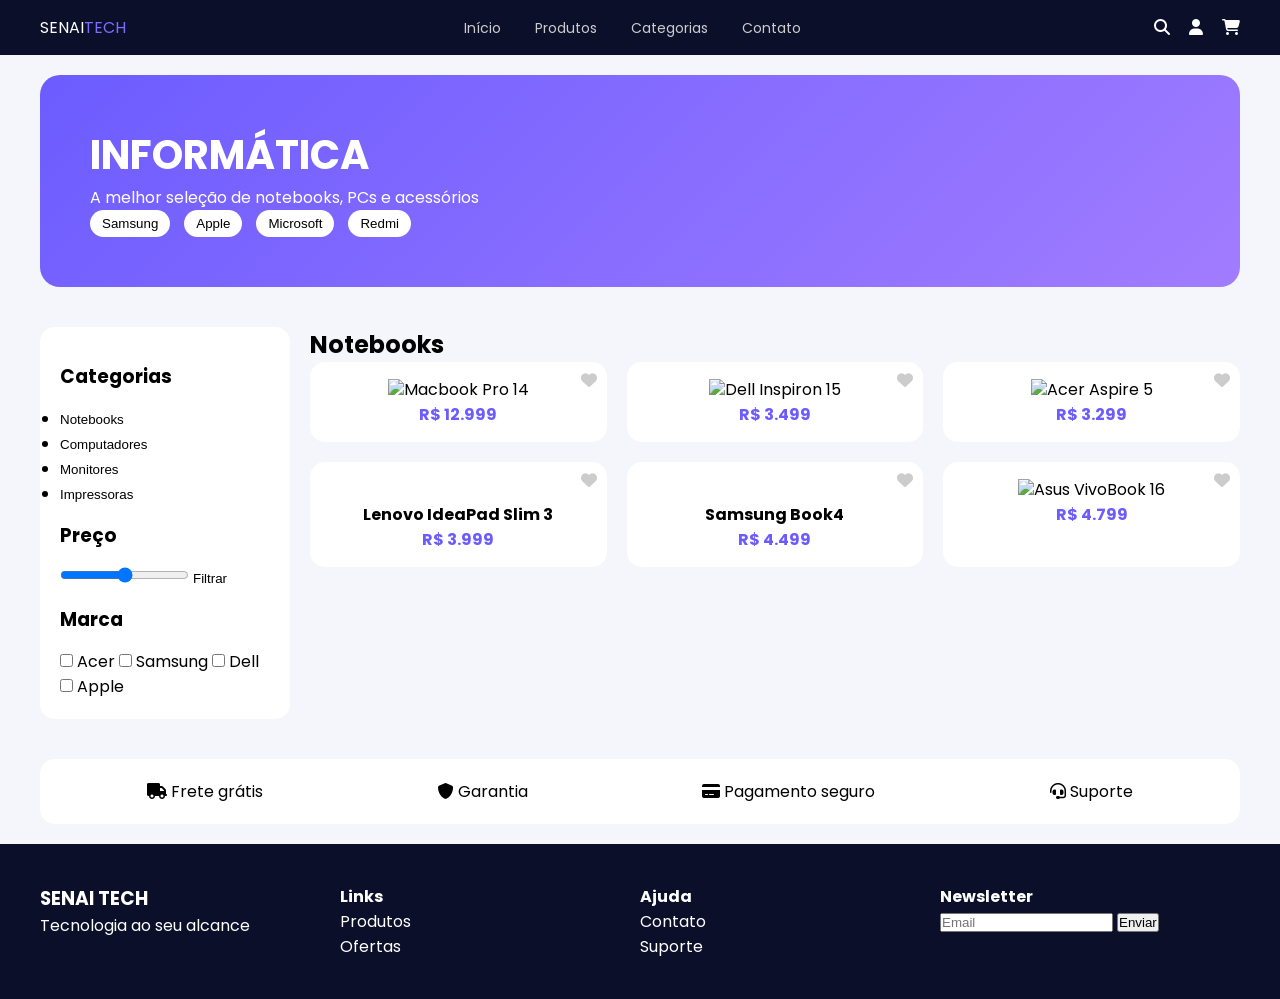
==== index.html @ 2127ea91 "Add files via upload" ====
<!DOCTYPE html>
<html lang="pt-BR">
<head>
<meta charset="UTF-8">
<meta name="viewport" content="width=device-width, initial-scale=1.0">

<title>SENAI Tech Store</title>

<link rel="stylesheet" href="style.css">

<!-- FONTES -->
<link href="https://fonts.googleapis.com/css2?family=Poppins:wght@300;400;600&display=swap" rel="stylesheet">

<!-- ÍCONES -->
<link rel="stylesheet" href="https://cdnjs.cloudflare.com/ajax/libs/font-awesome/6.5.0/css/all.min.css">

</head>
<body>

<header class="header">
    <div class="logo">SENAI<span>TECH</span></div>

    <nav class="menu">
        <a href="#">Início</a>
        <a href="#">Produtos</a>
        <a href="#">Categorias</a>
        <a href="#">Contato</a>
    </nav>

    <div class="icons">
        <i class="fa fa-search"></i>
        <i class="fa fa-user"></i>
        <i class="fa fa-shopping-cart"></i>
    </div>
</header>

<!-- BANNER -->
<section class="banner">
    <div class="banner-text">
        <h2>INFORMÁTICA</h2>
        <p>A melhor seleção de notebooks, PCs e acessórios</p>

        <div class="tags">
            <button>Samsung</button>

            <button>Apple</button>
            <button>Microsoft</button>
            <button>Redmi</button>
        </div>
    </div>
</section>

<!-- CONTEÚDO -->
<main>

<aside class="sidebar">

<h3>Categorias</h3>
<ul>
<li><button>Notebooks</button></li>
<li><button>Computadores</button></li>
<li><button>Monitores</button></li>
<li><button>Impressoras</button></li>
</ul>

<h3>Preço</h3>
<input type="range">
<button class="btn">Filtrar</button>

<h3>Marca</h3>
<label><input type="checkbox"> Acer</label>
<label><input type="checkbox"> Samsung</label>
<label><input type="checkbox"> Dell</label>
<label><input type="checkbox"> Apple</label>

</aside>

<section class="products">

<h2>Notebooks</h2>

<div class="grid">

<div class="card">
<i class="fa fa-heart fav"></i>
<img src="https://encrypted-tbn1.gstatic.com/shopping?q=tbn:ANd9GcSIhHbT4QeYtk-gxgGcbTTZCMvpdnKJQOC3CW8U62v2UX6ux9V63fc_NTb744auUwvE8U9c0QwVSxjr9VRJlJ92l8peMXJrKeNrtc7sd5gykZnGzYHqQ5oI_VoYZpeFd4CjMrpv_8qNkA&usqp=CAc" href="https://samsung.com"" width="200"
<h4>Macbook Pro 14</h4>
<p class="price">R$ 12.999</p>
</div>

<div class="card">
<i class="fa fa-heart fav"></i>
<img src="https://encrypted-tbn1.gstatic.com/shopping?q=tbn:ANd9GcQNTA6GP53taQzeqTctIKFEgiCu-kcWZ5IuoP2-LvgN522oRnhy32BWWvxlZUliUafVsYTzqw04Pc4Q0pWnqQlHSwbRnpDqa0f-IA4uQfih1j66mWx05lKdL90WwklsEuDHVoMxv9m2ug&usqp=CAc" width="200"
<h4>Dell Inspiron 15</h4>
<p class="price">R$ 3.499</p>
</div>

<div class="card">
<i class="fa fa-heart fav"></i>
<img src="https://images.tcdn.com.br/img/img_prod/740836/notebook_acer_aspire_5_a515_intel_core_i7_10510u_8gb_ram_ssd_512gb_tela_15_6_ips_full_hd_windows_11__10881_1_2c6d449c0e7934b40bc24b4ff5c9d8ff.jpg" width="200"
<h4>Acer Aspire 5</h4>
<p class="price">R$ 3.299</p>
</div>

<div class="card">
<i class="fa fa-heart fav"></i>
<img src="https://encrypted-tbn1.gstatic.com/shopping?q=tbn:ANd9GcTRe0y0en-Wc4Q49Ri11siSVHUkBhWrT0Aj6y30Nj1eQ28g5PB9VpPPrNAk4YwoYGe8sinNWVVRyXDDtVK2jv-rc6Pzf5Bw_zrEr1pFzSBXaG6_H80G1k1-PAQjRfd7HCbvkuXgwc0&usqp=CAc" width="200" alt="">
<h4>Lenovo IdeaPad Slim 3</h4>
<p class="price">R$ 3.999</p>
</div>

<div class="card">
<i class="fa fa-heart fav"></i>
<img src="https://encrypted-tbn0.gstatic.com/shopping?q=tbn:ANd9GcTsro7dcs2D6D7xSPMcrSbQ3WIH-9cP78w8fobXlfV21XnpfaNcLz9JE6k5ePb0m4NH55Zzh84B1-kFPhih-jnMG0DHmVXAPIt3N18q_0B9lHTNWdLfSpsCenMokz8MdS7ARwM-h_jRBg&usqp=CAc" width="200" alt="">
<h4>Samsung Book4</h4>
<p class="price">R$ 4.499</p>
</div>

<div class="card">
<i class="fa fa-heart fav"></i>
<img src="https://encrypted-tbn0.gstatic.com/shopping?q=tbn:ANd9GcSwOp7KY6Tzjp6egTyJEmJ1jEACHJPyTUnPtaApYKUtwulypwCJ1K0XHWklanKkzpyShgANpajQEScmsp1c9FlE3aheF9xaCMFt3XyNJK-GK5BZBR9GgwPnVbzV9X_wORl3WCNCpCGxoHE&usqp=CAc" width="200"
<h4>Asus VivoBook 16</h4>
<p class="price">R$ 4.799</p>
</div>

</div>

</section>
</main>

<!-- BENEFÍCIOS -->
<section class="benefits">
<div><i class="fa fa-truck"></i> Frete grátis</div>
<div><i class="fa fa-shield"></i> Garantia</div>
<div><i class="fa fa-credit-card"></i> Pagamento seguro</div>
<div><i class="fa fa-headset"></i> Suporte</div>
</section>

<!-- FOOTER -->
<footer class="footer">

<div>
<h3>SENAI TECH</h3>
<p>Tecnologia ao seu alcance</p>
</div>

<div>
<h4>Links</h4>
<p>Produtos</p>
<p>Ofertas</p>
</div>

<div>
<h4>Ajuda</h4>
<p>Contato</p>
<p>Suporte</p>
</div>

<div>
<h4>Newsletter</h4>
<input type="text" placeholder="Email">
<button>Enviar</button>
</div>

</footer>

</body>
</html>
---- style.css ----
* {
margin:0;
padding:0;
box-sizing:border-box;
}

body {
font-family:'Poppins',sans-serif;
background:#f4f6fb;
}

/* HEADER */
.header {
display:flex;
justify-content:space-between;
align-items:center;
padding:15px 40px;
background:#0b0f2a;
color:white;
}

.logo span { color:#7c6cff; }

.menu a {
margin:0 15px;
color:#ccc;
text-decoration:none;
font-size:14px;
}

.menu__link:hover {

    background-color: #7c6cff
    transform: translate(-2px);
}

.menu__link:active {
    background-color: #7c6cff;
}

.menu__link:focus {
    background-color: #7c6cff;
}
.menu__link:visited{
color:#ccc;
}


.menu a:active { color:white; }


.menu a:hover { color:white; }

.icons i {
margin-left:15px;
cursor:pointer;
}

/* BANNER */
.banner {
margin:20px 40px;
padding:50px;
border-radius:20px;
background:linear-gradient(135deg,#6c5cff,#a17cff);
color:white;
}

.banner h2 { font-size:40px; }

.tags button {
margin-right:10px;
padding:6px 12px;
border:none;
border-radius:20px;
background:white;
cursor:pointer;
}

/* MAIN */
main {
display:flex;
gap:20px;
padding:20px 40px;
}

/* SIDEBAR */
.sidebar {
width:250px;
background:white;
padding:20px;
border-radius:15px;
}

.sidebar h3 { margin:15px 0; }

.sidebar button {
border:none;
background:none;
cursor:pointer;
text-align:left;
}

/* PRODUCTS */
.products { flex:1; }

.grid {
display:grid;
grid-template-columns:repeat(3,1fr);
gap:20px;
}

/* CARD */
.card {
background:white;
padding:15px;
border-radius:15px;
text-align:center;
position:relative;
transition:.3s;
}

.card:hover {
transform:translateY(-5px);
box-shadow:0 10px 20px rgba(0,0,0,.1);
}

.card img { width:100%; }

.fav {
position:absolute;
top:10px;
right:10px;
color:#ccc;
cursor:pointer;
}

.price {
color:#6c5cff;
font-weight:bold;
}

/* BENEFITS */
.benefits {
display:flex;
justify-content:space-around;
margin:20px 40px;
background:white;
padding:20px;
border-radius:15px;
}

/* FOOTER */
.footer {
background:#0b0f2a;
color:white;
display:grid;
grid-template-columns:repeat(4,1fr);
padding:40px;
}

/* RESPONSIVO */
@media(max-width:900px){
main { flex-direction:column; }
.grid { grid-template-columns:repeat(2,1fr); }
}

@media(max-width:600px){
.grid { grid-template-columns:1fr; }
.header { flex-direction:column; gap:10px; }
}

::selection {
background:#7c6cff;
color: #890c0c;
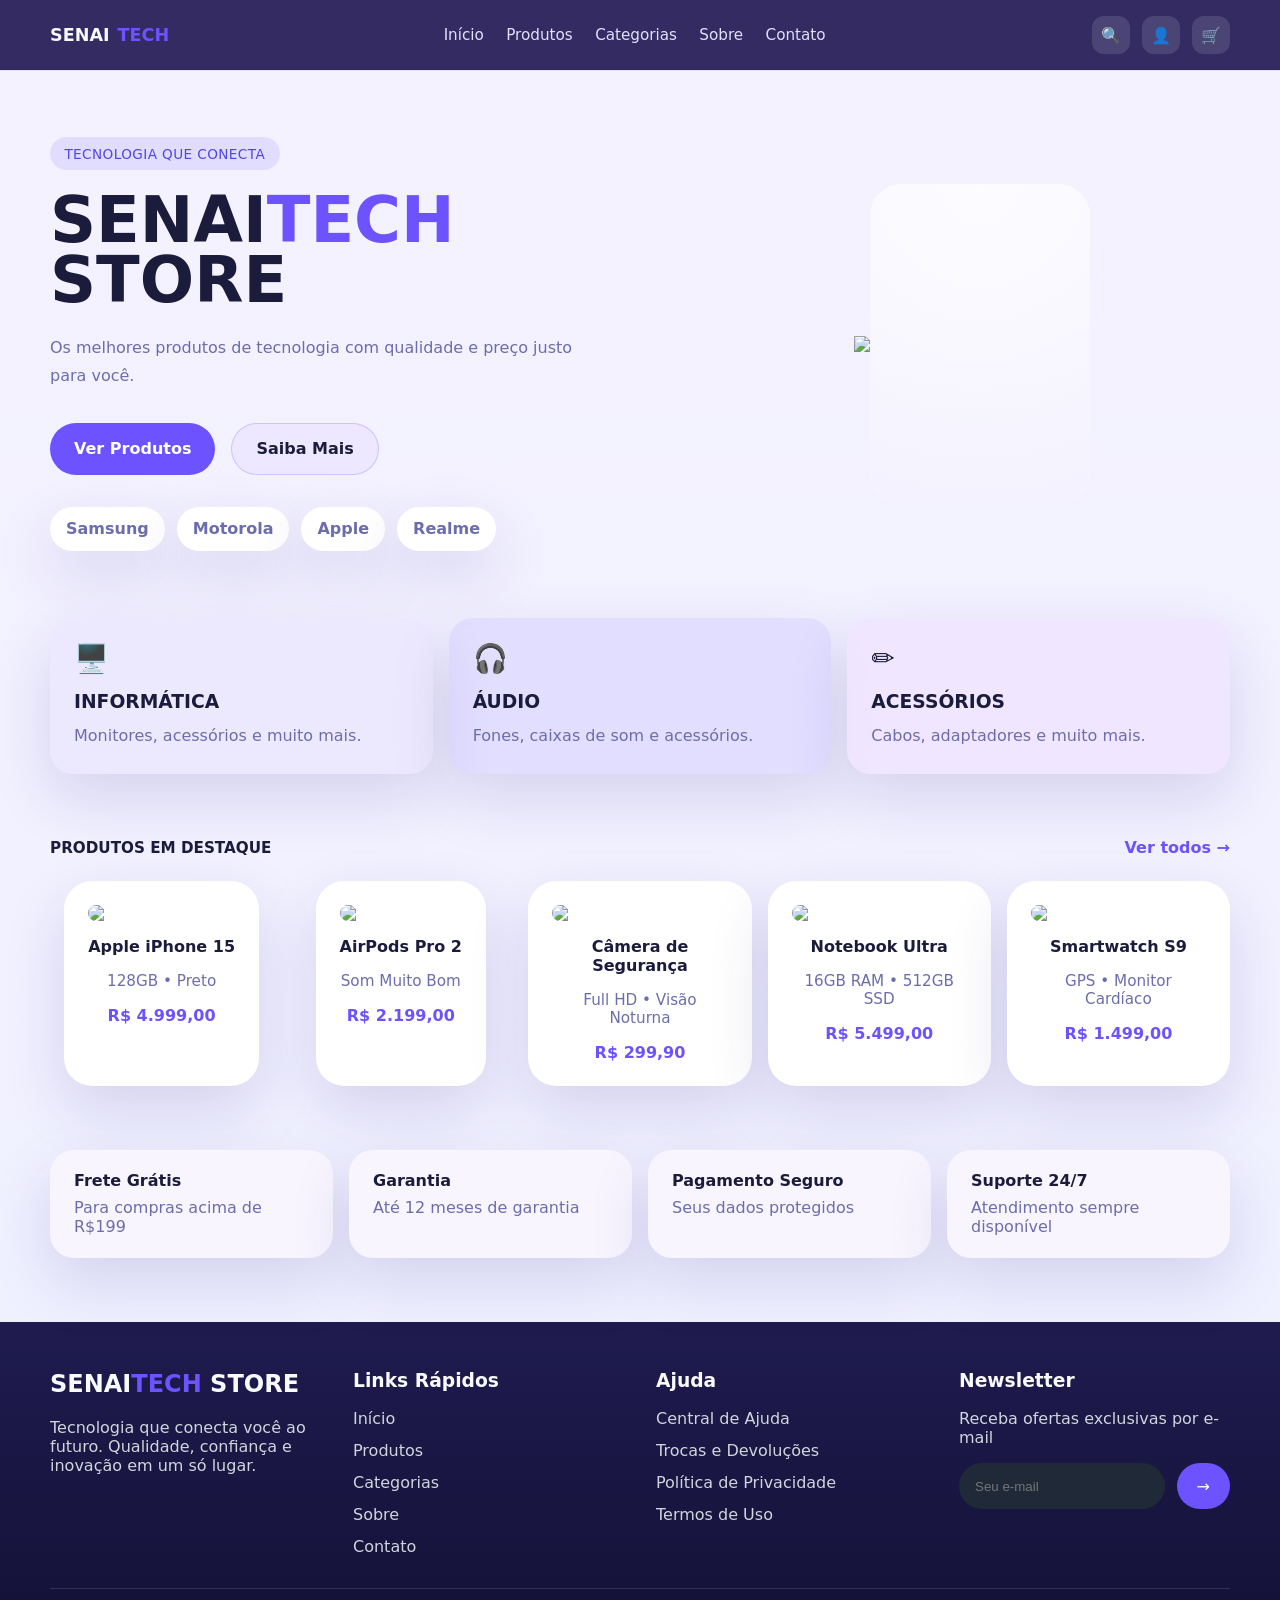
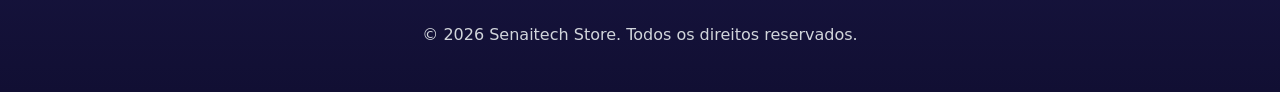
==== commit 5a518958: "Add files via upload" ====
--- a/index.html
+++ b/index.html
@@ -1,168 +1,183 @@
 <!DOCTYPE html>
-<html lang="pt-BR">
+<html lang="pt-br">
 <head>
-<meta charset="UTF-8">
-<meta name="viewport" content="width=device-width, initial-scale=1.0">
-
-<title>SENAI Tech Store</title>
-
-<link rel="stylesheet" href="style.css">
-
-<!-- FONTES -->
-<link href="https://fonts.googleapis.com/css2?family=Poppins:wght@300;400;600&display=swap" rel="stylesheet">
-
-<!-- ÍCONES -->
-<link rel="stylesheet" href="https://cdnjs.cloudflare.com/ajax/libs/font-awesome/6.5.0/css/all.min.css">
-
+    <meta charset="UTF-8">
+    <meta name="viewport" content="width=device-width, initial-scale=1.0">
+    <title>SenaiTech</title>
+    <link rel="stylesheet" href="style.css">
+    <a href="index.html"></a>
+    <a href="index.html"></a>
+    <a href="index.html"></a>
+    <a href="index.html"></a>
 </head>
 <body>
+    <header class="topbar">
+        <div class="container header-content">
+            <div class="brand">
+                <span class="brand-text">SENAI</span><span class="brand-highlight">TECH</span>
+                <span class="brand-subtitle"></span>
+            </div>
+            <nav class="menu">
+                <a href="#inicio">Início</a>
+                <a href="#produtos">Produtos</a>
+                <a href="#categorias">Categorias</a>
+                <a href="#sobre">Sobre</a>
+                <a href="#contato">Contato</a>
+            </nav>
+            <div class="header-actions">
+                <button class="icon-button">🔍</button>
+                <button class="icon-button">👤</button>
+                <button class="icon-button">🛒</button>
+            </div>
+        </div>
+    </header>
 
-<header class="header">
-    <div class="logo">SENAI<span>TECH</span></div>
+    <main>
+        <section class="hero" id="inicio">
+            <div class="container hero-grid">
+                <div class="hero-text">
+                    <span class="label">TECNOLOGIA QUE CONECTA</span>
+                    <h1>SENAI<span>TECH</span> STORE</h1>
+                    <p>Os melhores produtos de tecnologia com qualidade e preço justo para você.</p>
+                    <div class="hero-buttons">
+                        <a href="#produtos" class="btn btn-primary">Ver Produtos</a>
+                        <a href="#sobre" class="btn btn-secondary">Saiba Mais</a>
+                    </div>
+                    <div class="brands-row">
+                        <div class="brand-chip">Samsung</div>
+                        <div class="brand-chip">Motorola</div>
+                        <div class="brand-chip">Apple</div>
+                        <div class="brand-chip">Realme</div>
+                    </div>
+                </div>
+                <div class="hero-image">
+                        <img src="img/Logo-png.png">
+                        <div class="product-image"></div>
+                    </div>
+                </div>
+            </div>
+        </section>
 
-    <nav class="menu">
-        <a href="#">Início</a>
-        <a href="#">Produtos</a>
-        <a href="#">Categorias</a>
-        <a href="#">Contato</a>
-    </nav>
+        <section class="categories" id="categorias">
+            <div class="container categories-grid">
+                <article class="category-card card-soft">
+                    <div class="category-icon">🖥️</div>
+                    <h3>INFORMÁTICA</h3>
+                    <p>Monitores, acessórios e muito mais.</p>
+                </article>
+                <article class="category-card card-soft card-purple">
+                    <div class="category-icon">🎧</div>
+                    <h3>ÁUDIO</h3>
+                    <p>Fones, caixas de som e acessórios.</p>
+                </article>
+                <article class="category-card card-soft card-yellow">
+                    <div class="category-icon">✏️</div>
+                    <h3>ACESSÓRIOS</h3>
+                    <p>Cabos, adaptadores e muito mais.</p>
+                </article>
+            </div>
+        </section>
 
-    <div class="icons">
-        <i class="fa fa-search"></i>
-        <i class="fa fa-user"></i>
-        <i class="fa fa-shopping-cart"></i>
-    </div>
-</header>
+        <section class="featured" id="produtos">
+            <div class="container section-header">
+                <div>
+                    <span class="section-label">PRODUTOS EM DESTAQUE</span>
+                </div>
+                <a href="#" class="link-more">Ver todos →</a>
+            </div>
+            <div class="container product-grid">
+                <article class="product-card">
+                    <img src="img/iphone15-png.jpg">
+                    <h4>Apple iPhone 15</h4>
+                    <p>128GB • Preto</p>
+                    <span class="price">R$ 4.999,00</span>
+                </article>
+                <article class="product-card">
+                    <img src="img/AirPodsPro2-png.jpg">
+                    <h4>AirPods Pro 2</h4>
+                    <p>Som Muito Bom</p>
+                    <span class="price">R$ 2.199,00</span>
+                </article>
+                <article class="product-card">
+                    <img src="img/Camera-png.webp">
+                    <h4>Câmera de Segurança</h4>
+                    <p>Full HD • Visão Noturna</p>
+                    <span class="price">R$ 299,90</span>
+                </article>
+                <article class="product-card">
+                    <img src="img/notebook_ultra_png.webp">
+                    <h4>Notebook Ultra</h4>
+                    <p>16GB RAM • 512GB SSD</p>
+                    <span class="price">R$ 5.499,00</span>
+                </article>
+                <article class="product-card">
+                    <img src="img/S9PRO_png.jpg">
+                    <h4>Smartwatch S9</h4>
+                    <p>GPS • Monitor Cardíaco</p>
+                    <span class="price">R$ 1.499,00</span>
+                </article>
+            </div>
+        </section>
 
-<!-- BANNER -->
-<section class="banner">
-    <div class="banner-text">
-        <h2>INFORMÁTICA</h2>
-        <p>A melhor seleção de notebooks, PCs e acessórios</p>
+        <section class="info-row">
+            <div class="container info-grid">
+                <div class="info-card">
+                    <strong>Frete Grátis</strong>
+                    <p>Para compras acima de R$199</p>
+                </div>
+                <div class="info-card">
+                    <strong>Garantia</strong>
+                    <p>Até 12 meses de garantia</p>
+                </div>
+                <div class="info-card">
+                    <strong>Pagamento Seguro</strong>
+                    <p>Seus dados protegidos</p>
+                </div>
+                <div class="info-card">
+                    <strong>Suporte 24/7</strong>
+                    <p>Atendimento sempre disponível</p>
+                </div>
+            </div>
+        </section>
+    </main>
 
-        <div class="tags">
-            <button>Samsung</button>
-
-            <button>Apple</button>
-            <button>Microsoft</button>
-            <button>Redmi</button>
+    <footer class="footer" id="sobre">
+        <div class="container footer-grid">
+            <div>
+                <h2>SENAI<span>TECH</span> STORE</h2>
+                <p>Tecnologia que conecta você ao futuro. Qualidade, confiança e inovação em um só lugar.</p>
+            </div>
+            <div>
+                <h3>Links Rápidos</h3>
+                <ul>
+                    <li><a href="#inicio">Início</a></li>
+                    <li><a href="#produtos">Produtos</a></li>
+                    <li><a href="#categorias">Categorias</a></li>
+                    <li><a href="#sobre">Sobre</a></li>
+                    <li><a href="#contato">Contato</a></li>
+                </ul>
+            </div>
+            <div>
+                <h3>Ajuda</h3>
+                <ul>
+                    <li><a href="#">Central de Ajuda</a></li>
+                    <li><a href="#">Trocas e Devoluções</a></li>
+                    <li><a href="#">Política de Privacidade</a></li>
+                    <li><a href="#">Termos de Uso</a></li>
+                </ul>
+            </div>
+            <div>
+                <h3>Newsletter</h3>
+                <p>Receba ofertas exclusivas por e-mail</p>
+                <form class="newsletter-form">
+                    <input type="email" placeholder="Seu e-mail" aria-label="Seu e-mail">
+                    <button type="submit">→</button>
+                </form>
+            </div>
         </div>
-    </div>
-</section>
-
-<!-- CONTEÚDO -->
-<main>
-
-<aside class="sidebar">
-
-<h3>Categorias</h3>
-<ul>
-<li><button>Notebooks</button></li>
-<li><button>Computadores</button></li>
-<li><button>Monitores</button></li>
-<li><button>Impressoras</button></li>
-</ul>
-
-<h3>Preço</h3>
-<input type="range">
-<button class="btn">Filtrar</button>
-
-<h3>Marca</h3>
-<label><input type="checkbox"> Acer</label>
-<label><input type="checkbox"> Samsung</label>
-<label><input type="checkbox"> Dell</label>
-<label><input type="checkbox"> Apple</label>
-
-</aside>
-
-<section class="products">
-
-<h2>Notebooks</h2>
-
-<div class="grid">
-
-<div class="card">
-<i class="fa fa-heart fav"></i>
-<img src="https://encrypted-tbn1.gstatic.com/shopping?q=tbn:ANd9GcSIhHbT4QeYtk-gxgGcbTTZCMvpdnKJQOC3CW8U62v2UX6ux9V63fc_NTb744auUwvE8U9c0QwVSxjr9VRJlJ92l8peMXJrKeNrtc7sd5gykZnGzYHqQ5oI_VoYZpeFd4CjMrpv_8qNkA&usqp=CAc" href="https://samsung.com"" width="200"
-<h4>Macbook Pro 14</h4>
-<p class="price">R$ 12.999</p>
-</div>
-
-<div class="card">
-<i class="fa fa-heart fav"></i>
-<img src="https://encrypted-tbn1.gstatic.com/shopping?q=tbn:ANd9GcQNTA6GP53taQzeqTctIKFEgiCu-kcWZ5IuoP2-LvgN522oRnhy32BWWvxlZUliUafVsYTzqw04Pc4Q0pWnqQlHSwbRnpDqa0f-IA4uQfih1j66mWx05lKdL90WwklsEuDHVoMxv9m2ug&usqp=CAc" width="200"
-<h4>Dell Inspiron 15</h4>
-<p class="price">R$ 3.499</p>
-</div>
-
-<div class="card">
-<i class="fa fa-heart fav"></i>
-<img src="https://images.tcdn.com.br/img/img_prod/740836/notebook_acer_aspire_5_a515_intel_core_i7_10510u_8gb_ram_ssd_512gb_tela_15_6_ips_full_hd_windows_11__10881_1_2c6d449c0e7934b40bc24b4ff5c9d8ff.jpg" width="200"
-<h4>Acer Aspire 5</h4>
-<p class="price">R$ 3.299</p>
-</div>
-
-<div class="card">
-<i class="fa fa-heart fav"></i>
-<img src="https://encrypted-tbn1.gstatic.com/shopping?q=tbn:ANd9GcTRe0y0en-Wc4Q49Ri11siSVHUkBhWrT0Aj6y30Nj1eQ28g5PB9VpPPrNAk4YwoYGe8sinNWVVRyXDDtVK2jv-rc6Pzf5Bw_zrEr1pFzSBXaG6_H80G1k1-PAQjRfd7HCbvkuXgwc0&usqp=CAc" width="200" alt="">
-<h4>Lenovo IdeaPad Slim 3</h4>
-<p class="price">R$ 3.999</p>
-</div>
-
-<div class="card">
-<i class="fa fa-heart fav"></i>
-<img src="https://encrypted-tbn0.gstatic.com/shopping?q=tbn:ANd9GcTsro7dcs2D6D7xSPMcrSbQ3WIH-9cP78w8fobXlfV21XnpfaNcLz9JE6k5ePb0m4NH55Zzh84B1-kFPhih-jnMG0DHmVXAPIt3N18q_0B9lHTNWdLfSpsCenMokz8MdS7ARwM-h_jRBg&usqp=CAc" width="200" alt="">
-<h4>Samsung Book4</h4>
-<p class="price">R$ 4.499</p>
-</div>
-
-<div class="card">
-<i class="fa fa-heart fav"></i>
-<img src="https://encrypted-tbn0.gstatic.com/shopping?q=tbn:ANd9GcSwOp7KY6Tzjp6egTyJEmJ1jEACHJPyTUnPtaApYKUtwulypwCJ1K0XHWklanKkzpyShgANpajQEScmsp1c9FlE3aheF9xaCMFt3XyNJK-GK5BZBR9GgwPnVbzV9X_wORl3WCNCpCGxoHE&usqp=CAc" width="200"
-<h4>Asus VivoBook 16</h4>
-<p class="price">R$ 4.799</p>
-</div>
-
-</div>
-
-</section>
-</main>
-
-<!-- BENEFÍCIOS -->
-<section class="benefits">
-<div><i class="fa fa-truck"></i> Frete grátis</div>
-<div><i class="fa fa-shield"></i> Garantia</div>
-<div><i class="fa fa-credit-card"></i> Pagamento seguro</div>
-<div><i class="fa fa-headset"></i> Suporte</div>
-</section>
-
-<!-- FOOTER -->
-<footer class="footer">
-
-<div>
-<h3>SENAI TECH</h3>
-<p>Tecnologia ao seu alcance</p>
-</div>
-
-<div>
-<h4>Links</h4>
-<p>Produtos</p>
-<p>Ofertas</p>
-</div>
-
-<div>
-<h4>Ajuda</h4>
-<p>Contato</p>
-<p>Suporte</p>
-</div>
-
-<div>
-<h4>Newsletter</h4>
-<input type="text" placeholder="Email">
-<button>Enviar</button>
-</div>
-
-</footer>
-
+        <div class="container footer-bottom">
+            <p>© 2026 Senaitech Store. Todos os direitos reservados.</p>
+        </div>
+    </footer>
 </body>
 </html>
--- a/style.css
+++ b/style.css
@@ -1,174 +1,496 @@
+/* Fundo do título SENAI TECH STORE */
+.title-bg {
+    position: relative;
+    width: 100%;
+    min-height: 220px;
+    display: flex;
+    align-items: center;
+    justify-content: flex-start;
+    background: url('../img/banner.png') center center/cover no-repeat;
+    border-radius: 1.2rem;
+    margin-bottom: 1.2rem;
+}
+
+.title-bg h1 {
+    position: relative;
+    z-index: 1;
+    margin: 0;
+    padding: 2.5rem 2.5rem;
+    color: #1b1c3c;
+    background: rgba(255,255,255,0.70);
+    border-radius: 1.2rem;
+    font-weight: 900;
+    box-shadow: 0 2px 16px 0 rgba(56,41,139,0.08);
+}
 * {
-margin:0;
-padding:0;
-box-sizing:border-box;
+    box-sizing: border-box;
+}
+
+:root {
+    --bg: #eef0ff;
+    --surface: #f8f5ff;
+    --surface-2: #efeafe;
+    --text: #1b1c3c;
+    --muted: #6c6dac;
+    --primary: #6d52ff;
+    --primary-soft: #ede8ff;
+    --purple: #7058f4;
+    --yellow: #f5d26f;
+    --shadow: 0 24px 60px rgba(56, 41, 139, 0.15);
 }
 
 body {
-font-family:'Poppins',sans-serif;
-background:#f4f6fb;
-}
-
-/* HEADER */
-.header {
-display:flex;
-justify-content:space-between;
-align-items:center;
-padding:15px 40px;
-background:#0b0f2a;
-color:white;
-}
-
-.logo span { color:#7c6cff; }
+    margin: 0;
+    font-family: Inter, system-ui, sans-serif;
+    background: linear-gradient(180deg, #f5f2ff 0%, #eef0ff 100%);
+    color: var(--text);
+}
+
+.container {
+    width: min(1180px, calc(100% - 2rem));
+    margin: 0 auto;
+}
+
+img {
+    max-width: 100%;
+    display: block;
+    object-fit: cover;
+}
+
+.product-grid {
+    justify-items: center;
+}
+
+.product-card img {
+    width: 100%;
+    height: auto;
+    border-radius: 1.5rem;
+}
+
+a {
+    color: inherit;
+    text-decoration: none;
+}
+
+button {
+    font: inherit;
+}
+
+.topbar {
+    background: rgba(34, 27, 85, 0.92);
+    backdrop-filter: blur(12px);
+    position: sticky;
+    top: 0;
+    z-index: 10;
+    box-shadow: 0 1px 0 rgba(15, 23, 42, 0.08);
+}
+
+.header-content {
+    display: flex;
+    align-items: center;
+    justify-content: space-between;
+    gap: 1rem;
+    padding: 1rem 0;
+}
+
+.brand {
+    display: flex;
+    align-items: baseline;
+    gap: 0.5rem;
+    font-weight: 700;
+    font-size: 1.1rem;
+}
+
+.brand-text {
+    color: #f8f8ff;
+}
+
+.brand-highlight {
+    color: var(--primary);
+}
+
+.brand-subtitle {
+    display: block;
+    font-size: 0.8rem;
+    color: #c7c4ff;
+}
+
+.menu {
+    display: flex;
+    gap: 1.4rem;
+    flex-wrap: wrap;
+    justify-content: center;
+}
 
 .menu a {
-margin:0 15px;
-color:#ccc;
-text-decoration:none;
-font-size:14px;
-}
-
-.menu__link:hover {
-
-    background-color: #7c6cff
-    transform: translate(-2px);
-}
-
-.menu__link:active {
-    background-color: #7c6cff;
-}
-
-.menu__link:focus {
-    background-color: #7c6cff;
-}
-.menu__link:visited{
-color:#ccc;
-}
-
-
-.menu a:active { color:white; }
-
-
-.menu a:hover { color:white; }
-
-.icons i {
-margin-left:15px;
-cursor:pointer;
-}
-
-/* BANNER */
-.banner {
-margin:20px 40px;
-padding:50px;
-border-radius:20px;
-background:linear-gradient(135deg,#6c5cff,#a17cff);
-color:white;
-}
-
-.banner h2 { font-size:40px; }
-
-.tags button {
-margin-right:10px;
-padding:6px 12px;
-border:none;
-border-radius:20px;
-background:white;
-cursor:pointer;
-}
-
-/* MAIN */
-main {
-display:flex;
-gap:20px;
-padding:20px 40px;
-}
-
-/* SIDEBAR */
-.sidebar {
-width:250px;
-background:white;
-padding:20px;
-border-radius:15px;
-}
-
-.sidebar h3 { margin:15px 0; }
-
-.sidebar button {
-border:none;
-background:none;
-cursor:pointer;
-text-align:left;
-}
-
-/* PRODUCTS */
-.products { flex:1; }
-
-.grid {
-display:grid;
-grid-template-columns:repeat(3,1fr);
-gap:20px;
-}
-
-/* CARD */
-.card {
-background:white;
-padding:15px;
-border-radius:15px;
-text-align:center;
-position:relative;
-transition:.3s;
-}
-
-.card:hover {
-transform:translateY(-5px);
-box-shadow:0 10px 20px rgba(0,0,0,.1);
-}
-
-.card img { width:100%; }
-
-.fav {
-position:absolute;
-top:10px;
-right:10px;
-color:#ccc;
-cursor:pointer;
+    color: #e2dfff;
+    font-size: 0.95rem;
+}
+
+.header-actions {
+    display: flex;
+    gap: 0.75rem;
+}
+
+.icon-button {
+    border: none;
+    background: rgba(255,255,255,0.12);
+    color: #f8f8ff;
+    width: 38px;
+    height: 38px;
+    border-radius: 12px;
+    cursor: pointer;
+}
+
+.hero {
+    padding: 4rem 0 2rem;
+}
+
+.hero-grid {
+    display: grid;
+    grid-template-columns: 1.1fr 0.9fr;
+    gap: 2rem;
+    align-items: center;
+}
+
+.hero-text .label {
+    display: inline-block;
+    background: rgba(92, 68, 255, 0.12);
+    color: #4f46e5;
+    padding: 0.55rem 0.9rem;
+    border-radius: 999px;
+    font-size: 0.85rem;
+    letter-spacing: 0.03em;
+    margin-bottom: 1.2rem;
+}
+
+.hero h1 {
+    font-size: clamp(2.5rem, 5vw, 4.5rem);
+    line-height: 0.95;
+    margin: 0;
+}
+
+.hero h1 span {
+    color: var(--primary);
+}
+
+.hero p {
+    max-width: 560px;
+    margin: 1.4rem 0 2rem;
+    color: var(--muted);
+    line-height: 1.8;
+}
+
+.hero-buttons {
+    display: flex;
+    gap: 1rem;
+    flex-wrap: wrap;
+}
+
+.btn {
+    display: inline-flex;
+    align-items: center;
+    justify-content: center;
+    padding: 0.95rem 1.5rem;
+    border-radius: 999px;
+    font-weight: 600;
+    transition: transform 0.2s ease, box-shadow 0.2s ease;
+}
+
+.btn:hover {
+    transform: translateY(-1px);
+}
+
+.btn-primary {
+    background: var(--primary);
+    color: #fff;
+}
+
+.btn-secondary {
+    background: rgba(237, 232, 255, 0.92);
+    border: 1px solid rgba(109, 82, 255, 0.25);
+    color: var(--text);
+}
+
+.brands-row {
+    display: flex;
+    gap: 0.75rem;
+    flex-wrap: wrap;
+    margin-top: 2rem;
+}
+
+.brand-chip {
+    background: #fff;
+    border-radius: 999px;
+    padding: 0.8rem 1rem;
+    box-shadow: var(--shadow);
+    font-weight: 600;
+    color: var(--muted);
+}
+
+.hero-image {
+    position: relative;
+    min-height: 420px;
+    display: flex;
+    justify-content: center;
+    align-items: center;
+}
+
+.hero-image .product-card {
+    width: 100%;
+    height: 100%;
+    background: linear-gradient(135deg, #8b7bff 0%, #4b3dfb 100%);
+    border-radius: 2rem;
+    box-shadow: var(--shadow);
+    display: grid;
+    place-items: center;
+    position: relative;
+    overflow: hidden;
+    
+}
+
+.product-image {
+    width: 220px;
+    height: 320px;
+    border-radius: 2rem;
+    background: radial-gradient(circle at top, rgba(255,255,255,0.8), rgba(255,255,255,0.05));
+    box-shadow: inset 0 0 0 1px rgba(255,255,255,0.15);
+}
+
+.categories {
+    padding: 2rem 0;
+}
+
+.categories-grid {
+    display: grid;
+    grid-template-columns: repeat(3, minmax(0, 1fr));
+    gap: 1rem;
+}
+
+.category-card {
+    padding: 1.5rem;
+    border-radius: 1.5rem;
+    background: var(--surface);
+    box-shadow: var(--shadow);
+}
+
+.category-icon {
+    font-size: 1.75rem;
+    margin-bottom: 1rem;
+}
+
+.category-card h3 {
+    margin: 0 0 0.65rem;
+}
+
+.category-card p {
+    margin: 0;
+    color: var(--muted);
+    line-height: 1.7;
+}
+
+.card-soft {
+    background: rgba(236, 232, 255, 0.8);
+}
+
+.card-purple {
+    background: rgba(109, 82, 255, 0.12);
+}
+
+.card-yellow {
+    background: rgba(241, 228, 255, 0.8);
+}
+
+.featured {
+    padding: 2rem 0;
+}
+
+.section-header {
+    display: flex;
+    align-items: center;
+    justify-content: space-between;
+    gap: 1rem;
+    margin-bottom: 1.5rem;
+}
+
+.section-label {
+    font-size: 0.95rem;
+    font-weight: 700;
+}
+
+.link-more {
+    color: var(--primary);
+    font-weight: 600;
+}
+
+.product-grid {
+    display: grid;
+    grid-template-columns: repeat(5, minmax(0, 1fr));
+    gap: 1rem;
+}
+
+.featured .product-card {
+    background: #ffffff;
+    border-radius: 1.75rem;
+    padding: 1.5rem;
+    box-shadow: var(--shadow);
+    display: flex;
+    flex-direction: column;
+    gap: 1rem;
+    align-items: center;
+    text-align: center;
+}
+
+.product-thumb {
+    width: 100%;
+    aspect-ratio: 1 / 1;
+    border-radius: 1.5rem;
+    background: #eef1ff;
+}
+
+.product-phone,
+.product-airpods,
+.product-camera,
+.product-laptop,
+.product-watch {
+    background: #eef1ff;
+}
+
+.product-card h4 {
+    margin: 0;
+    font-size: 1rem;
+}
+
+.product-card p {
+    margin: 0;
+    color: var(--muted);
+    font-size: 0.95rem;
 }
 
 .price {
-color:#6c5cff;
-font-weight:bold;
-}
-
-/* BENEFITS */
-.benefits {
-display:flex;
-justify-content:space-around;
-margin:20px 40px;
-background:white;
-padding:20px;
-border-radius:15px;
-}
-
-/* FOOTER */
+    font-weight: 700;
+    color: var(--primary);
+}
+
+.info-row {
+    padding: 2rem 0 4rem;
+}
+
+.info-grid {
+    display: grid;
+    grid-template-columns: repeat(4, minmax(0, 1fr));
+    gap: 1rem;
+}
+
+.info-card {
+    padding: 1.35rem 1.5rem;
+    border-radius: 1.5rem;
+    background: var(--surface);
+    box-shadow: var(--shadow);
+}
+
+.info-card strong {
+    display: block;
+    margin-bottom: 0.5rem;
+}
+
+.info-card p {
+    margin: 0;
+    color: var(--muted);
+}
+
 .footer {
-background:#0b0f2a;
-color:white;
-display:grid;
-grid-template-columns:repeat(4,1fr);
-padding:40px;
-}
-
-/* RESPONSIVO */
-@media(max-width:900px){
-main { flex-direction:column; }
-.grid { grid-template-columns:repeat(2,1fr); }
-}
-
-@media(max-width:600px){
-.grid { grid-template-columns:1fr; }
-.header { flex-direction:column; gap:10px; }
-}
-
-::selection {
-background:#7c6cff;
-color: #890c0c;+    background: linear-gradient(180deg, #1f1b4f 0%, #110f33 100%);
+    color: #f8fafc;
+    padding: 3rem 0 2rem;
+}
+
+.footer-grid {
+    display: grid;
+    grid-template-columns: repeat(4, minmax(0, 1fr));
+    gap: 2rem;
+    margin-bottom: 2rem;
+}
+
+.footer h2, .footer h3 {
+    margin-top: 0;
+}
+
+.footer h2 span {
+    color: var(--primary);
+}
+
+.footer p, .footer li, .footer a {
+    color: #d1d5db;
+}
+
+.footer ul {
+    list-style: none;
+    padding: 0;
+    margin: 0;
+    display: grid;
+    gap: 0.8rem;
+}
+
+.newsletter-form {
+    display: flex;
+    gap: 0.75rem;
+    flex-wrap: wrap;
+    margin-top: 1rem;
+}
+
+.newsletter-form input {
+    flex: 1 1 180px;
+    padding: 0.95rem 1rem;
+    border: none;
+    border-radius: 999px;
+    background: #1f2937;
+    color: #fff;
+}
+
+.newsletter-form button {
+    border: none;
+    border-radius: 999px;
+    background: var(--primary);
+    color: #fff;
+    padding: 0 1.25rem;
+    cursor: pointer;
+}
+
+.footer-bottom {
+    border-top: 1px solid rgba(255,255,255,0.12);
+    padding-top: 1.25rem;
+    text-align: center;
+    color: #9ca3af;
+}
+
+@media (max-width: 980px) {
+    .hero-grid, .footer-grid, .info-grid {
+        grid-template-columns: 1fr;
+    }
+    .hero-text {
+        text-align: center;
+    }
+    .product-grid {
+        grid-template-columns: repeat(2, minmax(0, 1fr));
+    }
+}
+
+@media (max-width: 680px) {
+    .header-content {
+        flex-direction: column;
+        align-items: stretch;
+    }
+    .menu {
+        justify-content: space-between;
+    }
+    .product-grid {
+        grid-template-columns: 1fr;
+    }
+    .hero {
+        padding-top: 2.5rem;
+    }
+    .hero-image {
+        min-height: 280px;
+    }
+}
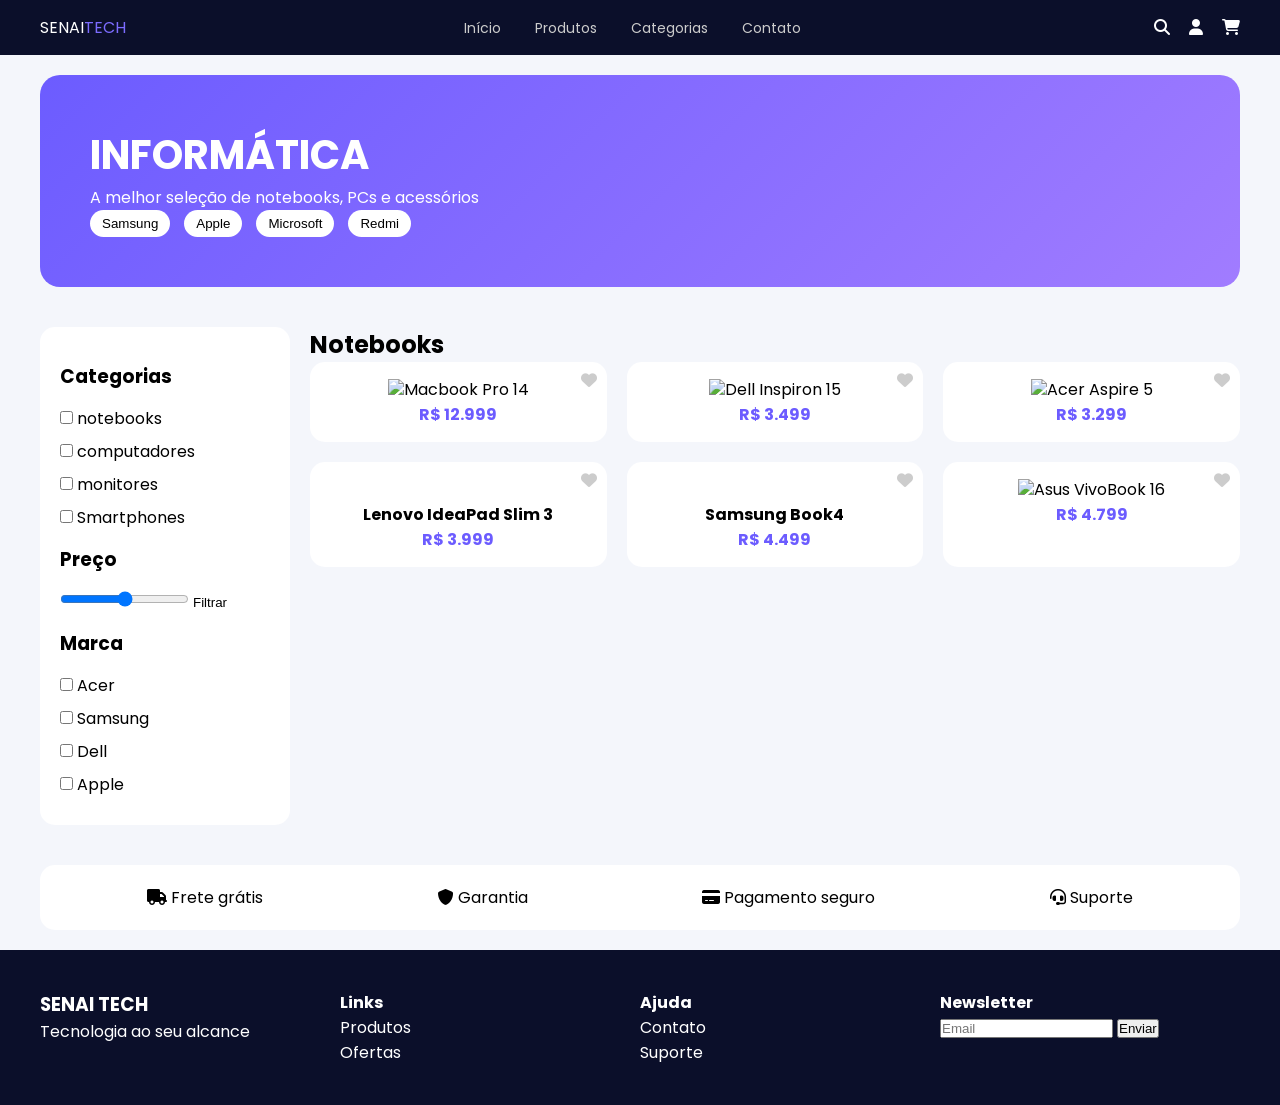
==== commit 509fcc11: "Add files via upload" ====
--- a/index.html
+++ b/index.html
@@ -1,183 +1,193 @@
 <!DOCTYPE html>
-<html lang="pt-br">
+<html lang="pt-BR">
 <head>
-    <meta charset="UTF-8">
-    <meta name="viewport" content="width=device-width, initial-scale=1.0">
-    <title>SenaiTech</title>
-    <link rel="stylesheet" href="style.css">
-    <a href="index.html"></a>
-    <a href="index.html"></a>
-    <a href="index.html"></a>
-    <a href="index.html"></a>
+<meta charset="UTF-8">
+<meta name="viewport" content="width=device-width, initial-scale=1.0">
+
+<title>SENAI Tech Store</title>
+
+<link rel="stylesheet" href="style.css">
+
+<!-- FONTES -->
+<link href="https://fonts.googleapis.com/css2?family=Poppins:wght@300;400;600&display=swap" rel="stylesheet">
+
+<!-- ÍCONES -->
+<link rel="stylesheet" href="https://cdnjs.cloudflare.com/ajax/libs/font-awesome/6.5.0/css/all.min.css">
+
 </head>
 <body>
-    <header class="topbar">
-        <div class="container header-content">
-            <div class="brand">
-                <span class="brand-text">SENAI</span><span class="brand-highlight">TECH</span>
-                <span class="brand-subtitle"></span>
-            </div>
-            <nav class="menu">
-                <a href="#inicio">Início</a>
-                <a href="#produtos">Produtos</a>
-                <a href="#categorias">Categorias</a>
-                <a href="#sobre">Sobre</a>
-                <a href="#contato">Contato</a>
-            </nav>
-            <div class="header-actions">
-                <button class="icon-button">🔍</button>
-                <button class="icon-button">👤</button>
-                <button class="icon-button">🛒</button>
-            </div>
+
+<header class="header">
+    <div class="logo"> <top button>SENAI<span>TECH <top button></div>
+
+    <nav class="menu">
+        <a href="#">Início</a>
+        <a href="#">Produtos</a>
+        <a href="#">Categorias</a>
+        <a href="#">Contato</a>
+    </nav>
+
+    <div class="icons">
+        <i class="fa fa-search"></i>
+        <i class="fa fa-user"></i>
+        <i class="fa fa-shopping-cart"></i>
+    </div>
+</header>
+
+<!-- BANNER -->
+<section class="banner">
+    <div class="banner-text">
+        <h2>INFORMÁTICA</h2>
+        <p>A melhor seleção de notebooks, PCs e acessórios</p>
+
+        <div class="tags">
+            <button>Samsung</button>
+            <button>Apple</button>
+            <button>Microsoft</button>
+            <button>Redmi</button>
         </div>
-    </header>
+    </div>
+</section>
 
-    <main>
-        <section class="hero" id="inicio">
-            <div class="container hero-grid">
-                <div class="hero-text">
-                    <span class="label">TECNOLOGIA QUE CONECTA</span>
-                    <h1>SENAI<span>TECH</span> STORE</h1>
-                    <p>Os melhores produtos de tecnologia com qualidade e preço justo para você.</p>
-                    <div class="hero-buttons">
-                        <a href="#produtos" class="btn btn-primary">Ver Produtos</a>
-                        <a href="#sobre" class="btn btn-secondary">Saiba Mais</a>
-                    </div>
-                    <div class="brands-row">
-                        <div class="brand-chip">Samsung</div>
-                        <div class="brand-chip">Motorola</div>
-                        <div class="brand-chip">Apple</div>
-                        <div class="brand-chip">Realme</div>
-                    </div>
-                </div>
-                <div class="hero-image">
-                        <img src="img/Logo-png.png">
-                        <div class="product-image"></div>
-                    </div>
-                </div>
-            </div>
-        </section>
+<!-- CONTEÚDO -->
+<main>
+<aside class="sidebar">
 
-        <section class="categories" id="categorias">
-            <div class="container categories-grid">
-                <article class="category-card card-soft">
-                    <div class="category-icon">🖥️</div>
-                    <h3>INFORMÁTICA</h3>
-                    <p>Monitores, acessórios e muito mais.</p>
-                </article>
-                <article class="category-card card-soft card-purple">
-                    <div class="category-icon">🎧</div>
-                    <h3>ÁUDIO</h3>
-                    <p>Fones, caixas de som e acessórios.</p>
-                </article>
-                <article class="category-card card-soft card-yellow">
-                    <div class="category-icon">✏️</div>
-                    <h3>ACESSÓRIOS</h3>
-                    <p>Cabos, adaptadores e muito mais.</p>
-                </article>
-            </div>
-        </section>
+<style>
+  ul {
+    list-style: none; /* Remove as bolinhas pretas */
+    padding: 0;       /* Remove o espaço lateral */
+    margin: 0;        /* Remove margens extras */
+  }
 
-        <section class="featured" id="produtos">
-            <div class="container section-header">
-                <div>
-                    <span class="section-label">PRODUTOS EM DESTAQUE</span>
-                </div>
-                <a href="#" class="link-more">Ver todos →</a>
-            </div>
-            <div class="container product-grid">
-                <article class="product-card">
-                    <img src="img/iphone15-png.jpg">
-                    <h4>Apple iPhone 15</h4>
-                    <p>128GB • Preto</p>
-                    <span class="price">R$ 4.999,00</span>
-                </article>
-                <article class="product-card">
-                    <img src="img/AirPodsPro2-png.jpg">
-                    <h4>AirPods Pro 2</h4>
-                    <p>Som Muito Bom</p>
-                    <span class="price">R$ 2.199,00</span>
-                </article>
-                <article class="product-card">
-                    <img src="img/Camera-png.webp">
-                    <h4>Câmera de Segurança</h4>
-                    <p>Full HD • Visão Noturna</p>
-                    <span class="price">R$ 299,90</span>
-                </article>
-                <article class="product-card">
-                    <img src="img/notebook_ultra_png.webp">
-                    <h4>Notebook Ultra</h4>
-                    <p>16GB RAM • 512GB SSD</p>
-                    <span class="price">R$ 5.499,00</span>
-                </article>
-                <article class="product-card">
-                    <img src="img/S9PRO_png.jpg">
-                    <h4>Smartwatch S9</h4>
-                    <p>GPS • Monitor Cardíaco</p>
-                    <span class="price">R$ 1.499,00</span>
-                </article>
-            </div>
-        </section>
+  li {
+    margin-bottom: 5px; /* Deixa um pequeno espaço entre um item e outro */
+  }
+</style>
 
-        <section class="info-row">
-            <div class="container info-grid">
-                <div class="info-card">
-                    <strong>Frete Grátis</strong>
-                    <p>Para compras acima de R$199</p>
-                </div>
-                <div class="info-card">
-                    <strong>Garantia</strong>
-                    <p>Até 12 meses de garantia</p>
-                </div>
-                <div class="info-card">
-                    <strong>Pagamento Seguro</strong>
-                    <p>Seus dados protegidos</p>
-                </div>
-                <div class="info-card">
-                    <strong>Suporte 24/7</strong>
-                    <p>Atendimento sempre disponível</p>
-                </div>
-            </div>
-        </section>
-    </main>
+<h3>Categorias</h3>
 
-    <footer class="footer" id="sobre">
-        <div class="container footer-grid">
-            <div>
-                <h2>SENAI<span>TECH</span> STORE</h2>
-                <p>Tecnologia que conecta você ao futuro. Qualidade, confiança e inovação em um só lugar.</p>
-            </div>
-            <div>
-                <h3>Links Rápidos</h3>
-                <ul>
-                    <li><a href="#inicio">Início</a></li>
-                    <li><a href="#produtos">Produtos</a></li>
-                    <li><a href="#categorias">Categorias</a></li>
-                    <li><a href="#sobre">Sobre</a></li>
-                    <li><a href="#contato">Contato</a></li>
-                </ul>
-            </div>
-            <div>
-                <h3>Ajuda</h3>
-                <ul>
-                    <li><a href="#">Central de Ajuda</a></li>
-                    <li><a href="#">Trocas e Devoluções</a></li>
-                    <li><a href="#">Política de Privacidade</a></li>
-                    <li><a href="#">Termos de Uso</a></li>
-                </ul>
-            </div>
-            <div>
-                <h3>Newsletter</h3>
-                <p>Receba ofertas exclusivas por e-mail</p>
-                <form class="newsletter-form">
-                    <input type="email" placeholder="Seu e-mail" aria-label="Seu e-mail">
-                    <button type="submit">→</button>
-                </form>
-            </div>
-        </div>
-        <div class="container footer-bottom">
-            <p>© 2026 Senaitech Store. Todos os direitos reservados.</p>
-        </div>
-    </footer>
+<ul>
+  <li><label><input type="checkbox"> notebooks</label></li>
+  <li><label><input type="checkbox"> computadores</label></li>
+  <li><label><input type="checkbox"> monitores</label></li>
+  <li><label><input type="checkbox"> Smartphones</label></li>
+</ul>
+
+<h3>Preço</h3>
+<input type="range">
+<button class="btn">Filtrar</button>
+
+
+<style>
+  /* Este código remove as bolinhas e organiza o espaço */
+  ul {
+    list-style: none; /* Tira as bolinhas */
+    padding: 0;       /* Alinha na esquerda */
+  }
+  
+  li {
+    margin-bottom: 8px; /* Dá um espacinho entre os itens */
+  }
+</style>
+
+<h3>Marca</h3>
+<ul>
+  <li><label><input type="checkbox"> Acer</label></li>
+  <li><label><input type="checkbox"> Samsung</label></li>
+  <li><label><input type="checkbox"> Dell</label></li>
+  <li><label><input type="checkbox"> Apple</label></li>
+</ul>
+</aside>
+
+<section class="products">
+
+<h2>Notebooks</h2>
+
+<div class="grid">
+
+<div class="card">
+<i class="fa fa-heart fav"></i>
+<img src="https://encrypted-tbn1.gstatic.com/shopping?q=tbn:ANd9GcSIhHbT4QeYtk-gxgGcbTTZCMvpdnKJQOC3CW8U62v2UX6ux9V63fc_NTb744auUwvE8U9c0QwVSxjr9VRJlJ92l8peMXJrKeNrtc7sd5gykZnGzYHqQ5oI_VoYZpeFd4CjMrpv_8qNkA&usqp=CAc" href="https://samsung.com"" width="200"
+<h4>Macbook Pro 14</h4>
+<p class="price">R$ 12.999</p>
+</div>
+
+<div class="card">
+<i class="fa fa-heart fav"></i>
+<img src="https://encrypted-tbn1.gstatic.com/shopping?q=tbn:ANd9GcQNTA6GP53taQzeqTctIKFEgiCu-kcWZ5IuoP2-LvgN522oRnhy32BWWvxlZUliUafVsYTzqw04Pc4Q0pWnqQlHSwbRnpDqa0f-IA4uQfih1j66mWx05lKdL90WwklsEuDHVoMxv9m2ug&usqp=CAc" width="200"
+<h4>Dell Inspiron 15</h4>
+<p class="price">R$ 3.499</p>
+</div>
+
+<div class="card">
+<i class="fa fa-heart fav"></i>
+<img src="https://images.tcdn.com.br/img/img_prod/740836/notebook_acer_aspire_5_a515_intel_core_i7_10510u_8gb_ram_ssd_512gb_tela_15_6_ips_full_hd_windows_11__10881_1_2c6d449c0e7934b40bc24b4ff5c9d8ff.jpg" width="200"
+<h4>Acer Aspire 5</h4>
+<p class="price">R$ 3.299</p>
+</div>
+
+<div class="card">
+<i class="fa fa-heart fav"></i>
+<img src="https://encrypted-tbn1.gstatic.com/shopping?q=tbn:ANd9GcTRe0y0en-Wc4Q49Ri11siSVHUkBhWrT0Aj6y30Nj1eQ28g5PB9VpPPrNAk4YwoYGe8sinNWVVRyXDDtVK2jv-rc6Pzf5Bw_zrEr1pFzSBXaG6_H80G1k1-PAQjRfd7HCbvkuXgwc0&usqp=CAc" width="200" alt="">
+<h4>Lenovo IdeaPad Slim 3</h4>
+<p class="price">R$ 3.999</p>
+</div>
+
+<div class="card">
+<i class="fa fa-heart fav"></i>
+<img src="https://encrypted-tbn0.gstatic.com/shopping?q=tbn:ANd9GcTsro7dcs2D6D7xSPMcrSbQ3WIH-9cP78w8fobXlfV21XnpfaNcLz9JE6k5ePb0m4NH55Zzh84B1-kFPhih-jnMG0DHmVXAPIt3N18q_0B9lHTNWdLfSpsCenMokz8MdS7ARwM-h_jRBg&usqp=CAc" width="200" alt="">
+<h4>Samsung Book4</h4>
+<p class="price">R$ 4.499</p>
+</div>
+
+<div class="card">
+<i class="fa fa-heart fav"></i>
+<img src="https://encrypted-tbn0.gstatic.com/shopping?q=tbn:ANd9GcSwOp7KY6Tzjp6egTyJEmJ1jEACHJPyTUnPtaApYKUtwulypwCJ1K0XHWklanKkzpyShgANpajQEScmsp1c9FlE3aheF9xaCMFt3XyNJK-GK5BZBR9GgwPnVbzV9X_wORl3WCNCpCGxoHE&usqp=CAc" width="200"
+<h4>Asus VivoBook 16</h4>
+<p class="price">R$ 4.799</p>
+</div>
+
+</div>
+
+</section>
+</main>
+
+<!-- BENEFÍCIOS -->
+<section class="benefits">
+<div><i class="fa fa-truck"></i> Frete grátis</div>
+<div><i class="fa fa-shield"></i> Garantia</div>
+<div><i class="fa fa-credit-card"></i> Pagamento seguro</div>
+<div><i class="fa fa-headset"></i> Suporte</div>
+</section>
+
+<!-- FOOTER -->
+<footer class="footer">
+
+<div>
+<h3>SENAI TECH</h3>
+<p>Tecnologia ao seu alcance</p>
+</div>
+
+<div>
+<h4>Links</h4>
+<p>Produtos</p>
+<p>Ofertas</p>
+</div>
+
+<div>
+<h4>Ajuda</h4>
+<p>Contato</p>
+<p>Suporte</p>
+</div>
+
+<div>
+<h4>Newsletter</h4>
+<input type="text" placeholder="Email">
+<button>Enviar</button>
+</div>
+
+</footer>
+
 </body>
 </html>
--- a/style.css
+++ b/style.css
@@ -1,496 +1,174 @@
-/* Fundo do título SENAI TECH STORE */
-.title-bg {
-    position: relative;
-    width: 100%;
-    min-height: 220px;
-    display: flex;
-    align-items: center;
-    justify-content: flex-start;
-    background: url('../img/banner.png') center center/cover no-repeat;
-    border-radius: 1.2rem;
-    margin-bottom: 1.2rem;
-}
-
-.title-bg h1 {
-    position: relative;
-    z-index: 1;
-    margin: 0;
-    padding: 2.5rem 2.5rem;
-    color: #1b1c3c;
-    background: rgba(255,255,255,0.70);
-    border-radius: 1.2rem;
-    font-weight: 900;
-    box-shadow: 0 2px 16px 0 rgba(56,41,139,0.08);
-}
 * {
-    box-sizing: border-box;
-}
-
-:root {
-    --bg: #eef0ff;
-    --surface: #f8f5ff;
-    --surface-2: #efeafe;
-    --text: #1b1c3c;
-    --muted: #6c6dac;
-    --primary: #6d52ff;
-    --primary-soft: #ede8ff;
-    --purple: #7058f4;
-    --yellow: #f5d26f;
-    --shadow: 0 24px 60px rgba(56, 41, 139, 0.15);
+margin:0;
+padding:0;
+box-sizing:border-box;
 }
 
 body {
-    margin: 0;
-    font-family: Inter, system-ui, sans-serif;
-    background: linear-gradient(180deg, #f5f2ff 0%, #eef0ff 100%);
-    color: var(--text);
+font-family:'Poppins',sans-serif;
+background:#f4f6fb;
 }
 
-.container {
-    width: min(1180px, calc(100% - 2rem));
-    margin: 0 auto;
+/* HEADER */
+.header {
+display:flex;
+justify-content:space-between;
+align-items:center;
+padding:15px 40px;
+background:#0b0f2a;
+color:white;
 }
 
-img {
-    max-width: 100%;
-    display: block;
-    object-fit: cover;
+.logo span { color:#7c6cff; }
+
+.menu a {
+margin:0 15px;
+color:#ccc;
+text-decoration:none;
+font-size:14px;
 }
 
-.product-grid {
-    justify-items: center;
+.menu__link:hover {
+
+    background-color: #7c6cff
+    transform: translate(-2px);
 }
 
-.product-card img {
-    width: 100%;
-    height: auto;
-    border-radius: 1.5rem;
+.menu__link:active {
+    background-color: #7c6cff;
 }
 
-a {
-    color: inherit;
-    text-decoration: none;
+.menu__link:focus {
+    background-color: #7c6cff;
+}
+.menu__link:visited{
+color:#ccc;
 }
 
-button {
-    font: inherit;
+
+.menu a:active { color:white; }
+
+
+.menu a:hover { color:white; }
+
+.icons i {
+margin-left:15px;
+cursor:pointer;
 }
 
-.topbar {
-    background: rgba(34, 27, 85, 0.92);
-    backdrop-filter: blur(12px);
-    position: sticky;
-    top: 0;
-    z-index: 10;
-    box-shadow: 0 1px 0 rgba(15, 23, 42, 0.08);
+/* BANNER */
+.banner {
+margin:20px 40px;
+padding:50px;
+border-radius:20px;
+background:linear-gradient(135deg,#6c5cff,#a17cff);
+color:white;
 }
 
-.header-content {
-    display: flex;
-    align-items: center;
-    justify-content: space-between;
-    gap: 1rem;
-    padding: 1rem 0;
+.banner h2 { font-size:40px; }
+
+.tags button {
+margin-right:10px;
+padding:6px 12px;
+border:none;
+border-radius:20px;
+background:white;
+cursor:pointer;
 }
 
-.brand {
-    display: flex;
-    align-items: baseline;
-    gap: 0.5rem;
-    font-weight: 700;
-    font-size: 1.1rem;
+/* MAIN */
+main {
+display:flex;
+gap:20px;
+padding:20px 40px;
 }
 
-.brand-text {
-    color: #f8f8ff;
+/* SIDEBAR */
+.sidebar {
+width:250px;
+background:white;
+padding:20px;
+border-radius:15px;
 }
 
-.brand-highlight {
-    color: var(--primary);
+.sidebar h3 { margin:15px 0; }
+
+.sidebar button {
+border:none;
+background:none;
+cursor:pointer;
+text-align:left;
 }
 
-.brand-subtitle {
-    display: block;
-    font-size: 0.8rem;
-    color: #c7c4ff;
+/* PRODUCTS */
+.products { flex:1; }
+
+.grid {
+display:grid;
+grid-template-columns:repeat(3,1fr);
+gap:20px;
 }
 
-.menu {
-    display: flex;
-    gap: 1.4rem;
-    flex-wrap: wrap;
-    justify-content: center;
+/* CARD */
+.card {
+background:white;
+padding:15px;
+border-radius:15px;
+text-align:center;
+position:relative;
+transition:.3s;
 }
 
-.menu a {
-    color: #e2dfff;
-    font-size: 0.95rem;
+.card:hover {
+transform:translateY(-5px);
+box-shadow:0 10px 20px rgba(0,0,0,.1);
 }
 
-.header-actions {
-    display: flex;
-    gap: 0.75rem;
-}
+.card img { width:100%; }
 
-.icon-button {
-    border: none;
-    background: rgba(255,255,255,0.12);
-    color: #f8f8ff;
-    width: 38px;
-    height: 38px;
-    border-radius: 12px;
-    cursor: pointer;
-}
-
-.hero {
-    padding: 4rem 0 2rem;
-}
-
-.hero-grid {
-    display: grid;
-    grid-template-columns: 1.1fr 0.9fr;
-    gap: 2rem;
-    align-items: center;
-}
-
-.hero-text .label {
-    display: inline-block;
-    background: rgba(92, 68, 255, 0.12);
-    color: #4f46e5;
-    padding: 0.55rem 0.9rem;
-    border-radius: 999px;
-    font-size: 0.85rem;
-    letter-spacing: 0.03em;
-    margin-bottom: 1.2rem;
-}
-
-.hero h1 {
-    font-size: clamp(2.5rem, 5vw, 4.5rem);
-    line-height: 0.95;
-    margin: 0;
-}
-
-.hero h1 span {
-    color: var(--primary);
-}
-
-.hero p {
-    max-width: 560px;
-    margin: 1.4rem 0 2rem;
-    color: var(--muted);
-    line-height: 1.8;
-}
-
-.hero-buttons {
-    display: flex;
-    gap: 1rem;
-    flex-wrap: wrap;
-}
-
-.btn {
-    display: inline-flex;
-    align-items: center;
-    justify-content: center;
-    padding: 0.95rem 1.5rem;
-    border-radius: 999px;
-    font-weight: 600;
-    transition: transform 0.2s ease, box-shadow 0.2s ease;
-}
-
-.btn:hover {
-    transform: translateY(-1px);
-}
-
-.btn-primary {
-    background: var(--primary);
-    color: #fff;
-}
-
-.btn-secondary {
-    background: rgba(237, 232, 255, 0.92);
-    border: 1px solid rgba(109, 82, 255, 0.25);
-    color: var(--text);
-}
-
-.brands-row {
-    display: flex;
-    gap: 0.75rem;
-    flex-wrap: wrap;
-    margin-top: 2rem;
-}
-
-.brand-chip {
-    background: #fff;
-    border-radius: 999px;
-    padding: 0.8rem 1rem;
-    box-shadow: var(--shadow);
-    font-weight: 600;
-    color: var(--muted);
-}
-
-.hero-image {
-    position: relative;
-    min-height: 420px;
-    display: flex;
-    justify-content: center;
-    align-items: center;
-}
-
-.hero-image .product-card {
-    width: 100%;
-    height: 100%;
-    background: linear-gradient(135deg, #8b7bff 0%, #4b3dfb 100%);
-    border-radius: 2rem;
-    box-shadow: var(--shadow);
-    display: grid;
-    place-items: center;
-    position: relative;
-    overflow: hidden;
-    
-}
-
-.product-image {
-    width: 220px;
-    height: 320px;
-    border-radius: 2rem;
-    background: radial-gradient(circle at top, rgba(255,255,255,0.8), rgba(255,255,255,0.05));
-    box-shadow: inset 0 0 0 1px rgba(255,255,255,0.15);
-}
-
-.categories {
-    padding: 2rem 0;
-}
-
-.categories-grid {
-    display: grid;
-    grid-template-columns: repeat(3, minmax(0, 1fr));
-    gap: 1rem;
-}
-
-.category-card {
-    padding: 1.5rem;
-    border-radius: 1.5rem;
-    background: var(--surface);
-    box-shadow: var(--shadow);
-}
-
-.category-icon {
-    font-size: 1.75rem;
-    margin-bottom: 1rem;
-}
-
-.category-card h3 {
-    margin: 0 0 0.65rem;
-}
-
-.category-card p {
-    margin: 0;
-    color: var(--muted);
-    line-height: 1.7;
-}
-
-.card-soft {
-    background: rgba(236, 232, 255, 0.8);
-}
-
-.card-purple {
-    background: rgba(109, 82, 255, 0.12);
-}
-
-.card-yellow {
-    background: rgba(241, 228, 255, 0.8);
-}
-
-.featured {
-    padding: 2rem 0;
-}
-
-.section-header {
-    display: flex;
-    align-items: center;
-    justify-content: space-between;
-    gap: 1rem;
-    margin-bottom: 1.5rem;
-}
-
-.section-label {
-    font-size: 0.95rem;
-    font-weight: 700;
-}
-
-.link-more {
-    color: var(--primary);
-    font-weight: 600;
-}
-
-.product-grid {
-    display: grid;
-    grid-template-columns: repeat(5, minmax(0, 1fr));
-    gap: 1rem;
-}
-
-.featured .product-card {
-    background: #ffffff;
-    border-radius: 1.75rem;
-    padding: 1.5rem;
-    box-shadow: var(--shadow);
-    display: flex;
-    flex-direction: column;
-    gap: 1rem;
-    align-items: center;
-    text-align: center;
-}
-
-.product-thumb {
-    width: 100%;
-    aspect-ratio: 1 / 1;
-    border-radius: 1.5rem;
-    background: #eef1ff;
-}
-
-.product-phone,
-.product-airpods,
-.product-camera,
-.product-laptop,
-.product-watch {
-    background: #eef1ff;
-}
-
-.product-card h4 {
-    margin: 0;
-    font-size: 1rem;
-}
-
-.product-card p {
-    margin: 0;
-    color: var(--muted);
-    font-size: 0.95rem;
+.fav {
+position:absolute;
+top:10px;
+right:10px;
+color:#ccc;
+cursor:pointer;
 }
 
 .price {
-    font-weight: 700;
-    color: var(--primary);
+color:#6c5cff;
+font-weight:bold;
 }
 
-.info-row {
-    padding: 2rem 0 4rem;
+/* BENEFITS */
+.benefits {
+display:flex;
+justify-content:space-around;
+margin:20px 40px;
+background:white;
+padding:20px;
+border-radius:15px;
 }
 
-.info-grid {
-    display: grid;
-    grid-template-columns: repeat(4, minmax(0, 1fr));
-    gap: 1rem;
+/* FOOTER */
+.footer {
+background:#0b0f2a;
+color:white;
+display:grid;
+grid-template-columns:repeat(4,1fr);
+padding:40px;
 }
 
-.info-card {
-    padding: 1.35rem 1.5rem;
-    border-radius: 1.5rem;
-    background: var(--surface);
-    box-shadow: var(--shadow);
+/* RESPONSIVO */
+@media(max-width:900px){
+main { flex-direction:column; }
+.grid { grid-template-columns:repeat(2,1fr); }
 }
 
-.info-card strong {
-    display: block;
-    margin-bottom: 0.5rem;
+@media(max-width:600px){
+.grid { grid-template-columns:1fr; }
+.header { flex-direction:column; gap:10px; }
 }
 
-.info-card p {
-    margin: 0;
-    color: var(--muted);
-}
-
-.footer {
-    background: linear-gradient(180deg, #1f1b4f 0%, #110f33 100%);
-    color: #f8fafc;
-    padding: 3rem 0 2rem;
-}
-
-.footer-grid {
-    display: grid;
-    grid-template-columns: repeat(4, minmax(0, 1fr));
-    gap: 2rem;
-    margin-bottom: 2rem;
-}
-
-.footer h2, .footer h3 {
-    margin-top: 0;
-}
-
-.footer h2 span {
-    color: var(--primary);
-}
-
-.footer p, .footer li, .footer a {
-    color: #d1d5db;
-}
-
-.footer ul {
-    list-style: none;
-    padding: 0;
-    margin: 0;
-    display: grid;
-    gap: 0.8rem;
-}
-
-.newsletter-form {
-    display: flex;
-    gap: 0.75rem;
-    flex-wrap: wrap;
-    margin-top: 1rem;
-}
-
-.newsletter-form input {
-    flex: 1 1 180px;
-    padding: 0.95rem 1rem;
-    border: none;
-    border-radius: 999px;
-    background: #1f2937;
-    color: #fff;
-}
-
-.newsletter-form button {
-    border: none;
-    border-radius: 999px;
-    background: var(--primary);
-    color: #fff;
-    padding: 0 1.25rem;
-    cursor: pointer;
-}
-
-.footer-bottom {
-    border-top: 1px solid rgba(255,255,255,0.12);
-    padding-top: 1.25rem;
-    text-align: center;
-    color: #9ca3af;
-}
-
-@media (max-width: 980px) {
-    .hero-grid, .footer-grid, .info-grid {
-        grid-template-columns: 1fr;
-    }
-    .hero-text {
-        text-align: center;
-    }
-    .product-grid {
-        grid-template-columns: repeat(2, minmax(0, 1fr));
-    }
-}
-
-@media (max-width: 680px) {
-    .header-content {
-        flex-direction: column;
-        align-items: stretch;
-    }
-    .menu {
-        justify-content: space-between;
-    }
-    .product-grid {
-        grid-template-columns: 1fr;
-    }
-    .hero {
-        padding-top: 2.5rem;
-    }
-    .hero-image {
-        min-height: 280px;
-    }
-}
+::selection {
+background:#7c6cff;
+color: #890c0c;
